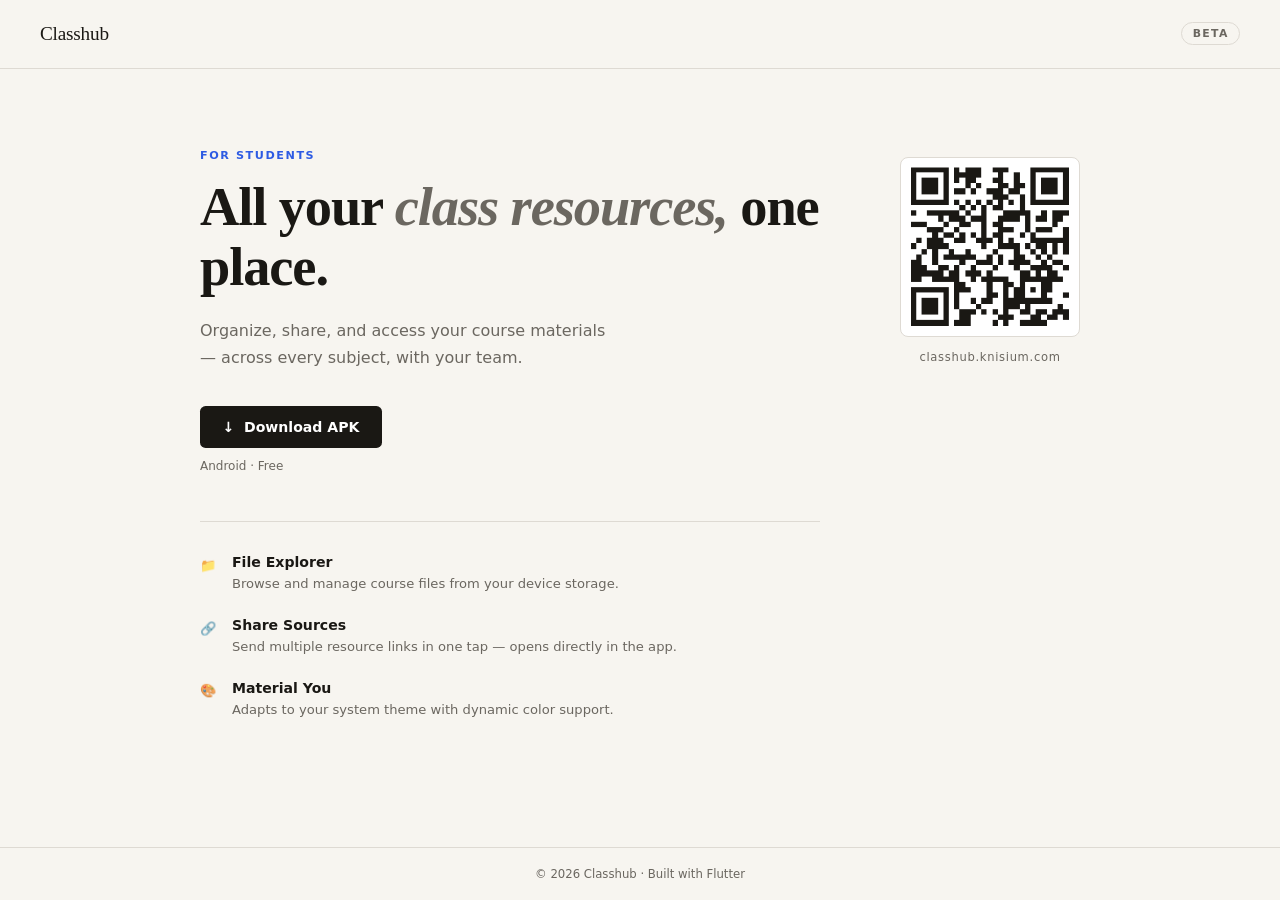
==== index.html @ b6fe4251 "feat(webpage): create minimal app download page" ====
<!doctype html>
<html lang="en">
  <head>
    <meta charset="UTF-8" />
    <meta name="viewport" content="width=device-width, initial-scale=1.0" />
    <title>Classhub</title>
    <style>
      *,
      *::before,
      *::after {
        box-sizing: border-box;
        margin: 0;
        padding: 0;
      }

      :root {
        --bg: #f7f5f0;
        --ink: #1a1814;
        --muted: #6b6760;
        --border: #dedad3;
        --accent: #2d5be3;
      }

      body {
        background: var(--bg);
        color: var(--ink);
        font-family: "Georgia", serif;
        min-height: 100vh;
        display: flex;
        flex-direction: column;
      }

      nav {
        padding: 1.4rem 2.5rem;
        display: flex;
        justify-content: space-between;
        align-items: center;
        border-bottom: 1px solid var(--border);
      }

      .logo {
        font-size: 1.2rem;
        letter-spacing: -0.01em;
      }

      .badge {
        font-family: system-ui, sans-serif;
        font-size: 0.68rem;
        font-weight: 600;
        letter-spacing: 0.12em;
        text-transform: uppercase;
        color: var(--muted);
        border: 1px solid var(--border);
        padding: 0.25rem 0.65rem;
        border-radius: 2rem;
      }

      main {
        flex: 1;
        display: grid;
        grid-template-columns: 1fr auto;
        gap: 5rem;
        max-width: 960px;
        margin: 0 auto;
        padding: 5rem 2.5rem;
        width: 100%;
        align-items: start;
      }

      .eyebrow {
        font-family: system-ui, sans-serif;
        font-size: 0.7rem;
        font-weight: 600;
        letter-spacing: 0.14em;
        text-transform: uppercase;
        color: var(--accent);
        margin-bottom: 1rem;
      }

      h1 {
        font-size: clamp(2.4rem, 5vw, 3.4rem);
        line-height: 1.1;
        letter-spacing: -0.02em;
        margin-bottom: 1.2rem;
      }

      h1 em {
        font-style: italic;
        color: var(--muted);
      }

      .tagline {
        font-family: system-ui, sans-serif;
        font-size: 1rem;
        color: var(--muted);
        line-height: 1.7;
        margin-bottom: 2.2rem;
        max-width: 40ch;
      }

      .btn {
        display: inline-flex;
        align-items: center;
        gap: 0.5rem;
        background: var(--ink);
        color: #fff;
        text-decoration: none;
        padding: 0.8rem 1.4rem;
        border-radius: 0.35rem;
        font-family: system-ui, sans-serif;
        font-size: 0.88rem;
        font-weight: 600;
      }

      .sub {
        font-family: system-ui, sans-serif;
        font-size: 0.75rem;
        color: var(--muted);
        margin-top: 0.7rem;
      }

      .features {
        margin-top: 3rem;
        padding-top: 2rem;
        border-top: 1px solid var(--border);
        display: flex;
        flex-direction: column;
        gap: 1.4rem;
      }

      .feature {
        display: flex;
        gap: 1rem;
        font-family: system-ui, sans-serif;
      }

      .feature-icon {
        font-size: 1rem;
        margin-top: 0.1rem;
        flex-shrink: 0;
      }

      .feature strong {
        display: block;
        font-size: 0.88rem;
        font-weight: 600;
        margin-bottom: 0.2rem;
      }

      .feature span {
        font-size: 0.82rem;
        color: var(--muted);
        line-height: 1.55;
      }

      /* QR */
      .qr-block {
        display: flex;
        flex-direction: column;
        align-items: center;
        gap: 0.8rem;
        padding-top: 0.5rem;
      }

      .qr-block img {
        display: block;
        border: 1px solid var(--border);
        border-radius: 0.5rem;
        background: #fff;
        padding: 0.6rem;
      }

      .qr-label {
        font-family: system-ui, sans-serif;
        font-size: 0.72rem;
        color: var(--muted);
        letter-spacing: 0.06em;
        text-align: center;
      }

      footer {
        border-top: 1px solid var(--border);
        padding: 1.2rem 2.5rem;
        text-align: center;
        font-family: system-ui, sans-serif;
        font-size: 0.73rem;
        color: var(--muted);
      }

      @media (max-width: 640px) {
        main {
          grid-template-columns: 1fr;
          gap: 3rem;
          padding: 3rem 1.5rem;
        }
        nav {
          padding: 1.2rem 1.5rem;
        }
        .qr-block {
          align-items: flex-start;
        }
      }
    </style>
  </head>
  <body>
    <nav>
      <span class="logo">Classhub</span>
      <span class="badge">Beta</span>
    </nav>

    <main>
      <div>
        <p class="eyebrow">For Students</p>
        <h1>All your <em>class resources,</em> one place.</h1>
        <p class="tagline">
          Organize, share, and access your course materials — across every
          subject, with your team.
        </p>

        <!-- <a href="classhub.apk" class="btn"> ↓ &nbsp;Download APK </a> -->
        <a
          href="https://github.com/titanknis/classhub/releases/latest/download/app-debug.apk"
          class="btn"
        >
          ↓ &nbsp;Download APK
        </a>
        <p class="sub">Android · Free</p>

        <div class="features">
          <div class="feature">
            <span class="feature-icon">📁</span>
            <div>
              <strong>File Explorer</strong>
              <span
                >Browse and manage course files from your device storage.</span
              >
            </div>
          </div>
          <div class="feature">
            <span class="feature-icon">🔗</span>
            <div>
              <strong>Share Sources</strong>
              <span
                >Send multiple resource links in one tap — opens directly in the
                app.</span
              >
            </div>
          </div>
          <div class="feature">
            <span class="feature-icon">🎨</span>
            <div>
              <strong>Material You</strong>
              <span
                >Adapts to your system theme with dynamic color support.</span
              >
            </div>
          </div>
        </div>
      </div>

      <div class="qr-block">
        <img
          src="qr.png"
          width="180"
          height="180"
          alt="QR code for classhub.knisium.com"
          title="classhub.knisium.com"
        />
        <p class="qr-label">classhub.knisium.com</p>
      </div>
    </main>

    <footer>© 2026 Classhub · Built with Flutter</footer>
  </body>
</html>
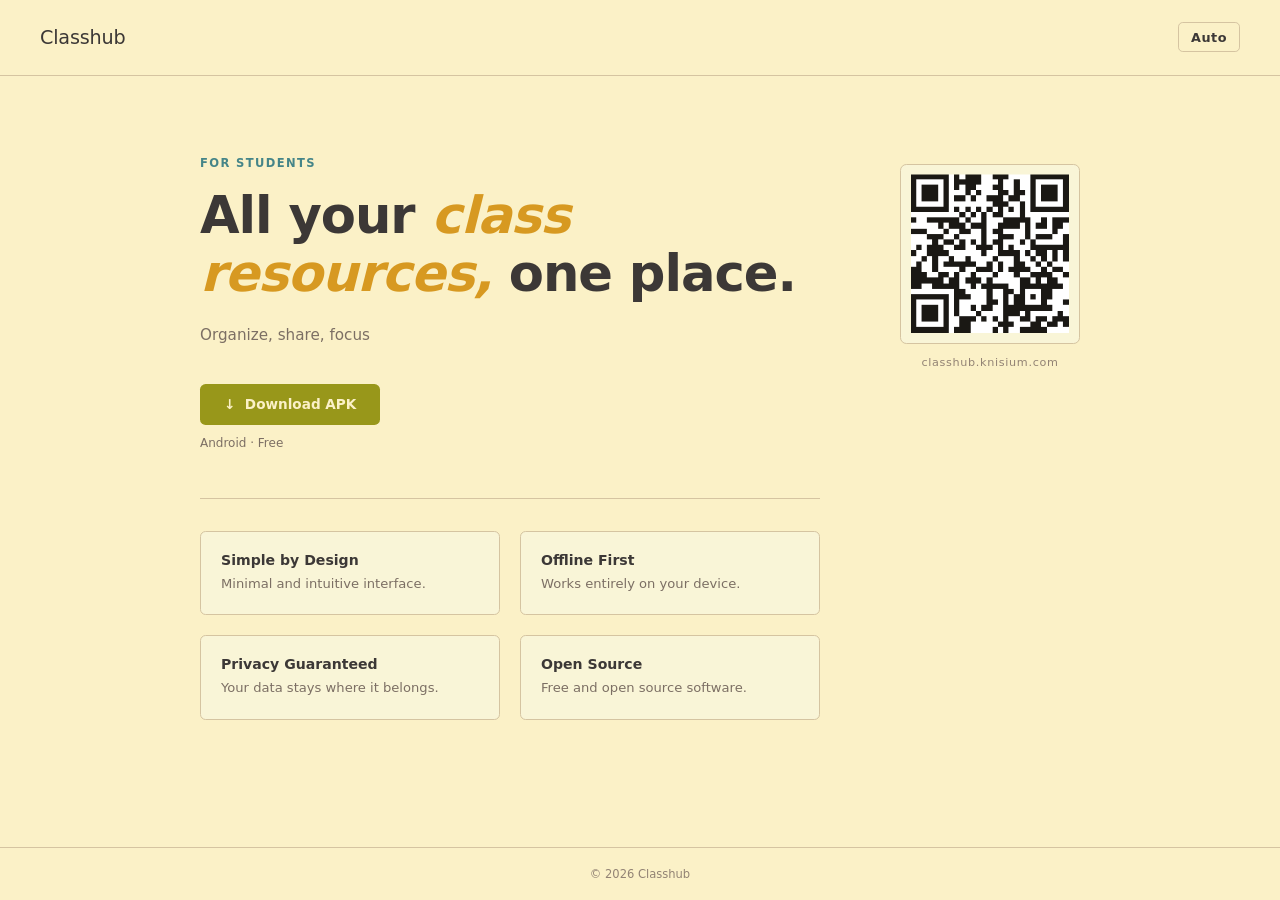
==== commit 82652118: "feat: redesign with gruvbox theme, add theme toggle, update descriptions" ====
--- a/index.html
+++ b/index.html
@@ -3,224 +3,50 @@
   <head>
     <meta charset="UTF-8" />
     <meta name="viewport" content="width=device-width, initial-scale=1.0" />
+    <meta
+      name="description"
+      content="Download, organize, and manage your class files — right on your device."
+    />
+    <meta property="og:title" content="Classhub" />
+    <meta
+      property="og:description"
+      content="Your class files, on your device. Simple, offline, and free."
+    />
+    <meta property="og:url" content="https://classhub.knisium.com" />
+    <meta property="og:type" content="website" />
+    <link rel="icon" href="/favicon.png" type="image/png" />
     <title>Classhub</title>
-    <style>
-      *,
-      *::before,
-      *::after {
-        box-sizing: border-box;
-        margin: 0;
-        padding: 0;
-      }
-
-      :root {
-        --bg: #f7f5f0;
-        --ink: #1a1814;
-        --muted: #6b6760;
-        --border: #dedad3;
-        --accent: #2d5be3;
-      }
-
-      body {
-        background: var(--bg);
-        color: var(--ink);
-        font-family: "Georgia", serif;
-        min-height: 100vh;
-        display: flex;
-        flex-direction: column;
-      }
-
-      nav {
-        padding: 1.4rem 2.5rem;
-        display: flex;
-        justify-content: space-between;
-        align-items: center;
-        border-bottom: 1px solid var(--border);
-      }
-
-      .logo {
-        font-size: 1.2rem;
-        letter-spacing: -0.01em;
-      }
-
-      .badge {
-        font-family: system-ui, sans-serif;
-        font-size: 0.68rem;
-        font-weight: 600;
-        letter-spacing: 0.12em;
-        text-transform: uppercase;
-        color: var(--muted);
-        border: 1px solid var(--border);
-        padding: 0.25rem 0.65rem;
-        border-radius: 2rem;
-      }
-
-      main {
-        flex: 1;
-        display: grid;
-        grid-template-columns: 1fr auto;
-        gap: 5rem;
-        max-width: 960px;
-        margin: 0 auto;
-        padding: 5rem 2.5rem;
-        width: 100%;
-        align-items: start;
-      }
-
-      .eyebrow {
-        font-family: system-ui, sans-serif;
-        font-size: 0.7rem;
-        font-weight: 600;
-        letter-spacing: 0.14em;
-        text-transform: uppercase;
-        color: var(--accent);
-        margin-bottom: 1rem;
-      }
-
-      h1 {
-        font-size: clamp(2.4rem, 5vw, 3.4rem);
-        line-height: 1.1;
-        letter-spacing: -0.02em;
-        margin-bottom: 1.2rem;
-      }
-
-      h1 em {
-        font-style: italic;
-        color: var(--muted);
-      }
-
-      .tagline {
-        font-family: system-ui, sans-serif;
-        font-size: 1rem;
-        color: var(--muted);
-        line-height: 1.7;
-        margin-bottom: 2.2rem;
-        max-width: 40ch;
-      }
-
-      .btn {
-        display: inline-flex;
-        align-items: center;
-        gap: 0.5rem;
-        background: var(--ink);
-        color: #fff;
-        text-decoration: none;
-        padding: 0.8rem 1.4rem;
-        border-radius: 0.35rem;
-        font-family: system-ui, sans-serif;
-        font-size: 0.88rem;
-        font-weight: 600;
-      }
-
-      .sub {
-        font-family: system-ui, sans-serif;
-        font-size: 0.75rem;
-        color: var(--muted);
-        margin-top: 0.7rem;
-      }
-
-      .features {
-        margin-top: 3rem;
-        padding-top: 2rem;
-        border-top: 1px solid var(--border);
-        display: flex;
-        flex-direction: column;
-        gap: 1.4rem;
-      }
-
-      .feature {
-        display: flex;
-        gap: 1rem;
-        font-family: system-ui, sans-serif;
-      }
-
-      .feature-icon {
-        font-size: 1rem;
-        margin-top: 0.1rem;
-        flex-shrink: 0;
-      }
-
-      .feature strong {
-        display: block;
-        font-size: 0.88rem;
-        font-weight: 600;
-        margin-bottom: 0.2rem;
-      }
-
-      .feature span {
-        font-size: 0.82rem;
-        color: var(--muted);
-        line-height: 1.55;
-      }
-
-      /* QR */
-      .qr-block {
-        display: flex;
-        flex-direction: column;
-        align-items: center;
-        gap: 0.8rem;
-        padding-top: 0.5rem;
-      }
-
-      .qr-block img {
-        display: block;
-        border: 1px solid var(--border);
-        border-radius: 0.5rem;
-        background: #fff;
-        padding: 0.6rem;
-      }
-
-      .qr-label {
-        font-family: system-ui, sans-serif;
-        font-size: 0.72rem;
-        color: var(--muted);
-        letter-spacing: 0.06em;
-        text-align: center;
-      }
-
-      footer {
-        border-top: 1px solid var(--border);
-        padding: 1.2rem 2.5rem;
-        text-align: center;
-        font-family: system-ui, sans-serif;
-        font-size: 0.73rem;
-        color: var(--muted);
-      }
-
-      @media (max-width: 640px) {
-        main {
-          grid-template-columns: 1fr;
-          gap: 3rem;
-          padding: 3rem 1.5rem;
-        }
-        nav {
-          padding: 1.2rem 1.5rem;
-        }
-        .qr-block {
-          align-items: flex-start;
-        }
-      }
-    </style>
+    <link rel="stylesheet" href="/style.css" />
+    <script>
+      (function () {
+        const t = localStorage.getItem("theme") || "system";
+        const theme =
+          t === "system"
+            ? matchMedia("(prefers-color-scheme: light)").matches
+              ? "light"
+              : "dark"
+            : t;
+        document.documentElement.setAttribute("data-theme", theme);
+      })();
+    </script>
   </head>
   <body>
     <nav>
       <span class="logo">Classhub</span>
-      <span class="badge">Beta</span>
+      <button class="theme-toggle" id="theme-toggle" aria-label="Toggle theme">
+        ◐
+      </button>
     </nav>
 
-    <main>
+    <main class="home-main">
       <div>
         <p class="eyebrow">For Students</p>
         <h1>All your <em>class resources,</em> one place.</h1>
-        <p class="tagline">
-          Organize, share, and access your course materials — across every
-          subject, with your team.
-        </p>
+        <p class="tagline">Organize, share, focus</p>
 
-        <!-- <a href="classhub.apk" class="btn"> ↓ &nbsp;Download APK </a> -->
         <a
-          href="https://github.com/titanknis/classhub/releases/latest/download/app-debug.apk"
-          class="btn"
+          href="https://github.com/titanknis/classhub/releases/latest/download/classhub.apk"
+          class="btn-download"
         >
           ↓ &nbsp;Download APK
         </a>
@@ -228,32 +54,20 @@
 
         <div class="features">
           <div class="feature">
-            <span class="feature-icon">📁</span>
-            <div>
-              <strong>File Explorer</strong>
-              <span
-                >Browse and manage course files from your device storage.</span
-              >
-            </div>
+            <strong>Simple by Design</strong>
+            <span>Minimal and intuitive interface.</span>
           </div>
           <div class="feature">
-            <span class="feature-icon">🔗</span>
-            <div>
-              <strong>Share Sources</strong>
-              <span
-                >Send multiple resource links in one tap — opens directly in the
-                app.</span
-              >
-            </div>
+            <strong>Offline First</strong>
+            <span>Works entirely on your device.</span>
           </div>
           <div class="feature">
-            <span class="feature-icon">🎨</span>
-            <div>
-              <strong>Material You</strong>
-              <span
-                >Adapts to your system theme with dynamic color support.</span
-              >
-            </div>
+            <strong>Privacy Guaranteed</strong>
+            <span>Your data stays where it belongs.</span>
+          </div>
+          <div class="feature">
+            <strong>Open Source</strong>
+            <span>Free and open source software.</span>
           </div>
         </div>
       </div>
@@ -270,6 +84,8 @@
       </div>
     </main>
 
-    <footer>© 2026 Classhub · Built with Flutter</footer>
+    <footer>© 2026 Classhub</footer>
+
+    <script src="/theme.js"></script>
   </body>
 </html>
--- a/style.css
+++ b/style.css
@@ -0,0 +1,296 @@
+*,
+*::before,
+*::after {
+  box-sizing: border-box;
+  margin: 0;
+  padding: 0;
+}
+:root {
+  --bg0: #1d2021;
+  --bg1: #282828;
+  --fg: #ebdbb2;
+  --fg4: #a89984;
+  --gray: #7c6f64;
+  --border: #3c3836;
+  --blue: #83a598;
+  --green: #b8bb26;
+  --yellow: #fabd2f;
+  --card-hover: #32302f;
+}
+[data-theme="light"] {
+  --bg0: #fbf1c7;
+  --bg1: #f9f5d7;
+  --fg: #3c3836;
+  --fg4: #7c6f64;
+  --gray: #928374;
+  --border: #d5c4a1;
+  --blue: #458588;
+  --green: #98971a;
+  --yellow: #d79921;
+  --card-hover: #f2e5c4;
+}
+body {
+  background: var(--bg0);
+  color: var(--fg);
+  font-family:
+    system-ui,
+    -apple-system,
+    sans-serif;
+  min-height: 100vh;
+  display: flex;
+  flex-direction: column;
+  transition:
+    background 0.2s ease,
+    color 0.2s ease;
+}
+
+.theme-toggle {
+  background: transparent;
+  border: 1px solid var(--border);
+  color: var(--fg);
+  font-size: 0.8rem;
+  font-weight: 600;
+  font-family: inherit;
+  padding: 0.4rem 0.75rem;
+  border-radius: 0.3rem;
+  cursor: pointer;
+  letter-spacing: 0.04em;
+  transition:
+    border-color 0.15s ease,
+    color 0.15s ease;
+}
+.theme-toggle:hover {
+  border-color: var(--green);
+  color: var(--green);
+}
+
+nav {
+  padding: 1.4rem 2.5rem;
+  display: flex;
+  justify-content: space-between;
+  align-items: center;
+  border-bottom: 1px solid var(--border);
+}
+.logo {
+  font-size: 1.2rem;
+  letter-spacing: -0.01em;
+  text-decoration: none;
+  color: var(--fg);
+}
+
+.eyebrow {
+  font-size: 0.72rem;
+  font-weight: 600;
+  letter-spacing: 0.12em;
+  text-transform: uppercase;
+  color: var(--blue);
+  margin-bottom: 1rem;
+}
+h1 {
+  font-size: clamp(2rem, 5vw, 3.2rem);
+  line-height: 1.15;
+  letter-spacing: -0.02em;
+  margin-bottom: 1.2rem;
+}
+h1 em {
+  font-style: italic;
+  color: var(--yellow);
+}
+.page-heading {
+  font-size: 1.4rem;
+  line-height: 1.3;
+  letter-spacing: -0.01em;
+  margin-bottom: 0.75rem;
+}
+.tagline,
+.subtitle {
+  font-size: 0.95rem;
+  color: var(--fg4);
+  line-height: 1.7;
+  margin-bottom: 2.2rem;
+  max-width: 40ch;
+}
+.subtitle {
+  margin-bottom: 2rem;
+}
+
+footer {
+  border-top: 1px solid var(--border);
+  padding: 1.2rem 2.5rem;
+  text-align: center;
+  font-size: 0.72rem;
+  color: var(--gray);
+}
+
+.home-main {
+  flex: 1;
+  display: grid;
+  grid-template-columns: 1fr auto;
+  gap: 5rem;
+  max-width: 960px;
+  margin: 0 auto;
+  padding: 5rem 2.5rem;
+  width: 100%;
+  align-items: start;
+}
+.btn-download {
+  display: inline-flex;
+  align-items: center;
+  gap: 0.5rem;
+  background: var(--green);
+  color: var(--bg0);
+  text-decoration: none;
+  padding: 0.8rem 1.5rem;
+  border-radius: 0.35rem;
+  font-size: 0.85rem;
+  font-weight: 600;
+  transition: opacity 0.15s ease;
+}
+.btn-download:hover {
+  opacity: 0.85;
+}
+.sub {
+  font-size: 0.75rem;
+  color: var(--fg4);
+  margin-top: 0.7rem;
+}
+.features {
+  margin-top: 3rem;
+  padding-top: 2rem;
+  border-top: 1px solid var(--border);
+  display: grid;
+  grid-template-columns: 1fr 1fr;
+  gap: 1.25rem;
+}
+.feature {
+  background: var(--bg1);
+  border: 1px solid var(--border);
+  border-radius: 0.35rem;
+  padding: 1.25rem;
+  transition: background 0.15s ease;
+}
+.feature:hover {
+  background: var(--card-hover);
+}
+.feature strong {
+  display: block;
+  font-size: 0.88rem;
+  font-weight: 600;
+  margin-bottom: 0.3rem;
+}
+.feature span {
+  font-size: 0.82rem;
+  color: var(--fg4);
+  line-height: 1.55;
+}
+.qr-block {
+  display: flex;
+  flex-direction: column;
+  align-items: center;
+  gap: 0.8rem;
+  padding-top: 0.5rem;
+}
+.qr-block img {
+  display: block;
+  border: 1px solid var(--border);
+  border-radius: 0.4rem;
+  background: var(--bg1);
+  padding: 0.6rem;
+}
+.qr-label {
+  font-size: 0.7rem;
+  color: var(--gray);
+  letter-spacing: 0.06em;
+  text-align: center;
+}
+
+.add-main {
+  flex: 1;
+  max-width: 520px;
+  margin: 0 auto;
+  padding: 4rem 2.5rem;
+  width: 100%;
+}
+.sources-label {
+  font-size: 0.7rem;
+  font-weight: 600;
+  letter-spacing: 0.1em;
+  text-transform: uppercase;
+  color: var(--gray);
+  margin-bottom: 0.5rem;
+}
+.sources {
+  border: 1px solid var(--border);
+  border-radius: 0.35rem;
+  background: var(--bg1);
+  margin-bottom: 2rem;
+  overflow: hidden;
+}
+.source-item {
+  display: flex;
+  align-items: center;
+  gap: 0.75rem;
+  padding: 0.75rem 1rem;
+  border-bottom: 1px solid var(--border);
+  font-size: 0.82rem;
+  color: var(--fg);
+  word-break: break-all;
+  line-height: 1.4;
+}
+.source-item:last-child {
+  border-bottom: none;
+}
+.source-num {
+  font-size: 0.7rem;
+  font-weight: 600;
+  color: var(--fg4);
+  min-width: 1.2rem;
+  flex-shrink: 0;
+}
+.btn {
+  display: block;
+  width: 100%;
+  padding: 0.8rem 1.2rem;
+  border-radius: 0.35rem;
+  font-size: 0.88rem;
+  font-weight: 600;
+  text-align: center;
+  text-decoration: none;
+  margin-bottom: 0.6rem;
+  cursor: pointer;
+  border: none;
+}
+.btn-primary {
+  background: var(--green);
+  color: var(--bg0);
+}
+.btn-secondary {
+  background: transparent;
+  color: var(--fg);
+  border: 1px solid var(--border);
+}
+.hint {
+  font-size: 0.73rem;
+  color: var(--gray);
+  text-align: center;
+  margin-top: 0.5rem;
+  line-height: 1.6;
+}
+
+@media (max-width: 640px) {
+  nav {
+    padding: 1.2rem 1.5rem;
+  }
+  .home-main {
+    grid-template-columns: 1fr;
+    gap: 3rem;
+    padding: 3rem 1.5rem;
+  }
+  .add-main {
+    padding: 2.5rem 1.5rem;
+  }
+  .qr-block {
+    align-items: center;
+    order: 1;
+  }
+}
